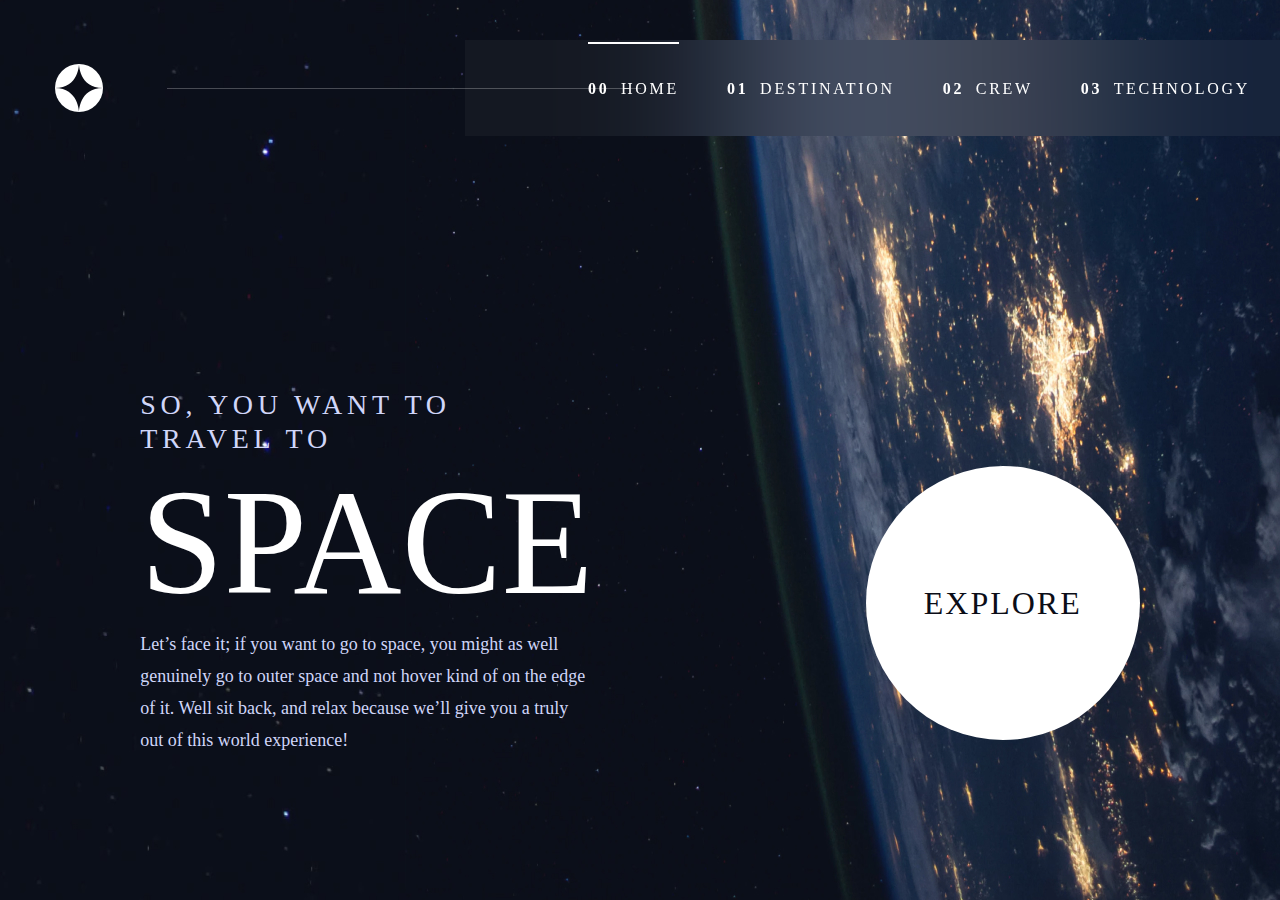
==== main.html @ 2de4e94a "Add files via upload" ====
<!DOCTYPE html>
<html lang="en">
<head>
    <meta charset="UTF-8">
    <meta http-equiv="X-UA-Compatible" content="IE=edge">
    <meta name="viewport" content="width=device-width, initial-scale=1.0">
    <link href = "fonts/stylesheet.css" rel = "stylesheet" type = "text/css" />
    <link rel="stylesheet" href="css/style.css">
    <link rel="stylesheet" href="css/main.css">
    <title>Landing page</title>
</head>
<body>
   
        <header class="home-header">
            <a href="#!" class="header__link">
                <img src="img/header/Path.svg" alt="icon" class="header__ico">
            </a>
            <div class="home-header__decoration">
                
            </div>

            <div class="interactive__nav nav-interactive">
                <ul class="nav-interactive__tabs">
                    <li class="nav-interactive__tab nav-interactive__tab_active">
                        <span>00</span> HOME

                    </li>
                    <li class="nav-interactive__tab">
                        <span>01</span> DESTINATION
                    </li>
                    <li class="nav-interactive__tab">
                        <span>02</span> CREW
                    </li>
                    <li class="nav-interactive__tab">
                        <span>03</span> TECHNOLOGY
                    </li>
                </ul>
            </div>

            <div class="menu__icon">
                <span></span>
            </div>


        </header>

            <section class="home-body">
                <div class="home-body__text">
                    <h5>
                        SO, YOU WANT TO TRAVEL TO
                    </h5>
                    <h1>
                        SPACE
                    </h1>
                    <div class="headers-typography__title">
                        Let’s face it; if you want to go to space, you might as well genuinely go to outer space and not hover kind of on the edge of it. Well sit back, and relax because we’ll give you a truly out of this world experience!
                    </div>
                </div>
                <button class="explore interactive__explore_hover">
                    <p class="explore__text">
                        EXPLORE
                    </p>
                </button>
            </section>
    <script src="js/script.js"></script>
</body>
</html>
---- css/style.css ----
@import url("stylesheet.css");
*, *::before, *::after {
  -webkit-box-sizing: border-box;
          box-sizing: border-box;
  margin: 0;
}

body {
  background-color: #0c0f19;
  font-family: "Barlow Condensed";
  color: white;
}

.wrapper {
  max-width: 1170px;
  margin: 0 auto;
  padding: 0 20px;
}

.header__flex {
  margin-top: 64px;
  display: -webkit-box;
  display: -webkit-flex;
  display: -ms-flexbox;
  display: flex;
  -webkit-box-pack: justify;
  -webkit-justify-content: space-between;
      -ms-flex-pack: justify;
          justify-content: space-between;
  -webkit-box-align: center;
  -webkit-align-items: center;
      -ms-flex-align: center;
          align-items: center;
}

.header__link {
  width: 48px;
  height: 48px;
}

.header__title {
  font-weight: normal;
  font-size: 24px;
  line-height: 29px;
  text-align: right;
  letter-spacing: 4.05px;
  color: #D0D6F9;
}

.colors {
  padding: 100px 0 148px 0;
}

.colors__items {
  display: -webkit-box;
  display: -webkit-flex;
  display: -ms-flexbox;
  display: flex;
  -webkit-box-pack: justify;
  -webkit-justify-content: space-between;
      -ms-flex-pack: justify;
          justify-content: space-between;
  -webkit-flex-wrap: wrap;
      -ms-flex-wrap: wrap;
          flex-wrap: wrap;
  -webkit-box-align: center;
  -webkit-align-items: center;
      -ms-flex-align: center;
          align-items: center;
}

.colors__item {
  width: 350px;
  min-height: 200px;
  padding: 0 10px;
}

.colors__box {
  position: relative;
  height: 116px;
  background: #0B0D17;
  border: 1px solid #616476;
  -webkit-box-sizing: border-box;
          box-sizing: border-box;
  font-weight: normal;
  font-size: 24px;
  line-height: 28px;
  text-transform: uppercase;
  color: #FFFFFF;
  margin-bottom: 16px;
}

.colors__box p {
  margin: 0;
  position: absolute;
  top: 64px;
  left: 24px;
}

.colors__box_bgbl {
  background-color: #D0D6F9;
  color: black;
}

.colors__box_bggr {
  background-color: #FFFFFF;
  color: black;
}

.colors__type {
  display: -webkit-box;
  display: -webkit-flex;
  display: -ms-flexbox;
  display: flex;
  -webkit-column-gap: 62px;
     -moz-column-gap: 62px;
          column-gap: 62px;
}

.colors__name {
  font-weight: normal;
  font-size: 24px;
  line-height: 32px;
  color: #D0D6F9;
}

.colors__xr {
  font-weight: normal;
  font-size: 18px;
  line-height: 32px;
  color: #FFFFFF;
}

.title {
  font-weight: 400;
  font-size: 28px;
  line-height: 34px;
  letter-spacing: 4.725px;
  text-transform: uppercase;
  color: #FFFFFF;
  margin-bottom: 48px;
}

.title > span {
  font-weight: 700;
  font-size: 28px;
  line-height: 34px;
  letter-spacing: 4.725px;
  color: #FFFFFF;
  mix-blend-mode: normal;
  opacity: 0.25;
}

h1 {
  font-family: 'Bellefair';
  font-weight: normal;
  font-size: 150px;
  line-height: 172px;
  color: #FFFFFF;
}

h2 {
  font-family: 'Bellefair';
  font-weight: normal;
  font-size: 100px;
  line-height: 115px;
  color: #FFFFFF;
}

h3 {
  font-family: 'Bellefair';
  font-weight: normal;
  font-size: 56px;
  line-height: 64px;
  text-transform: uppercase;
  color: #FFFFFF;
}

h4 {
  font-family: 'Bellefair';
  font-weight: normal;
  font-size: 32px;
  line-height: 37px;
  text-transform: uppercase;
  color: #FFFFFF;
}

h5 {
  font-weight: normal;
  font-size: 28px;
  line-height: 34px;
  letter-spacing: 4.725px;
  color: #D0D6F9;
}

.headers-typography__title {
  font-weight: normal;
  font-size: 18px;
  line-height: 32px;
  color: #D0D6F9;
  margin-bottom: 8px;
  font-family: 'Barlow';
}

.headers-typography__title_dark {
  font-style: normal;
  font-weight: normal;
  font-size: 18px;
  line-height: 32px;
  color: #D0D6F9;
  mix-blend-mode: normal;
  opacity: 0.5;
}

.headers-typography__h1 {
  margin-bottom: 24px;
}

.headers-typography__h2 {
  margin-bottom: 24px;
}

.headers-typography__h3 {
  margin-bottom: 40px;
}

.headers-typography__h4 {
  margin-bottom: 48px;
}

.headers-typography__sub1 {
  font-family: 'Bellefair';
  font-style: normal;
  font-weight: normal;
  font-size: 28px;
  line-height: 32px;
  text-transform: uppercase;
  color: #FFFFFF;
  margin-bottom: 40px;
}

.headers-typography__sub2 {
  font-size: 14px;
  line-height: 17px;
  letter-spacing: 2.3625px;
  text-transform: uppercase;
  color: #FFFFFF;
  margin-bottom: 40px;
}

.headers-typography__nav {
  font-style: normal;
  font-weight: normal;
  font-size: 16px;
  line-height: 19px;
  letter-spacing: 2.7px;
  color: #FFFFFF;
  margin-bottom: 40px;
}

.headers-typography__body {
  font-family: 'Barlow';
  font-style: normal;
  font-weight: normal;
  font-size: 18px;
  line-height: 32px;
  color: #FFFFFF;
  max-width: 540px;
}

.typography {
  padding-bottom: 183px;
}

.typography__headers {
  display: -webkit-box;
  display: -webkit-flex;
  display: -ms-flexbox;
  display: flex;
  -webkit-column-gap: 40px;
     -moz-column-gap: 40px;
          column-gap: 40px;
  -webkit-flex-wrap: wrap;
      -ms-flex-wrap: wrap;
          flex-wrap: wrap;
}

.interactive__nav {
  margin-top: 100px;
  margin-bottom: 75px;
}

.interactive__states {
  display: -webkit-box;
  display: -webkit-flex;
  display: -ms-flexbox;
  display: flex;
  -webkit-box-pack: justify;
  -webkit-justify-content: space-between;
      -ms-flex-pack: justify;
          justify-content: space-between;
  -webkit-flex-wrap: wrap;
      -ms-flex-wrap: wrap;
          flex-wrap: wrap;
  padding-bottom: 27px;
}

.interactive__explores {
  padding: 0 88px;
}

.interactive__explore_hover {
  margin-bottom: 100px;
  margin-top: 140px;
}

.interactive__idle-text {
  font-family: 'Barlow';
  font-style: normal;
  font-weight: normal;
  font-size: 18px;
  line-height: 32px;
  text-align: center;
  color: #D0D6F9;
  text-align: center;
  margin-top: 13px;
  margin-bottom: 52px;
}

.interactive__anothers {
  margin-right: 126px;
  display: -webkit-box;
  display: -webkit-flex;
  display: -ms-flexbox;
  display: flex;
  -webkit-box-orient: vertical;
  -webkit-box-direction: normal;
  -webkit-flex-direction: column;
      -ms-flex-direction: column;
          flex-direction: column;
  -webkit-box-align: center;
  -webkit-align-items: center;
      -ms-flex-align: center;
          align-items: center;
}

.interactive__tabs {
  margin-top: 55px;
  display: -webkit-box;
  display: -webkit-flex;
  display: -ms-flexbox;
  display: flex;
  -webkit-box-pack: justify;
  -webkit-justify-content: space-between;
      -ms-flex-pack: justify;
          justify-content: space-between;
  -webkit-flex-wrap: wrap;
      -ms-flex-wrap: wrap;
          flex-wrap: wrap;
  width: 205px;
}

.interactive__text-tabs {
  margin-top: 24px;
  margin-bottom: 162px;
  text-align: center;
  font-style: normal;
  font-weight: normal;
  font-size: 18px;
  line-height: 32px;
  color: #D0D6F9;
  font-family: 'Barlow';
}

.interactive__text-sliders {
  margin-top: 24px;
  margin-bottom: 121px;
  text-align: center;
  font-style: normal;
  font-weight: normal;
  font-size: 18px;
  line-height: 32px;
  color: #D0D6F9;
  font-family: 'Barlow';
}

.interactive__tab {
  font-style: normal;
  font-weight: normal;
  font-size: 16px;
  letter-spacing: 2.7px;
  color: #FFFFFF;
  position: relative;
  padding-bottom: 12px;
  cursor: pointer;
}

.interactive__tab_active:after {
  content: "";
  position: absolute;
  top: -10%;
  left: 0;
  right: 0;
  bottom: -20%;
  border-bottom: solid 2px;
  -webkit-transition: 0.5s all;
  -o-transition: 0.5s all;
  transition: 0.5s all;
}

.interactive__tab:before {
  content: "";
  position: absolute;
  top: -10%;
  left: 0;
  right: 0;
  bottom: -20%;
  border-bottom: solid 2px;
  -webkit-transition: 0.5s all;
  -o-transition: 0.5s all;
  transition: 0.5s all;
  -webkit-transform: scaleX(0);
      -ms-transform: scaleX(0);
          transform: scaleX(0);
  opacity: 0.5;
}

.interactive__tab_hover:before {
  -webkit-transform: scaleX(1);
      -ms-transform: scaleX(1);
          transform: scaleX(1);
}

.interactive__sliders {
  width: 280px;
  display: -webkit-box;
  display: -webkit-flex;
  display: -ms-flexbox;
  display: flex;
  -webkit-box-pack: center;
  -webkit-justify-content: center;
      -ms-flex-pack: center;
          justify-content: center;
  -webkit-column-gap: 22px;
     -moz-column-gap: 22px;
          column-gap: 22px;
}

.interactive__slider {
  cursor: pointer;
  width: 15px;
  height: 15px;
  background: #FFFFFF;
  opacity: 0.17;
  -webkit-border-radius: 50%;
          border-radius: 50%;
}

.interactive__slider_active {
  opacity: 1;
  z-index: 2;
}

.interactive__slider_hover {
  opacity: 0.5;
  z-index: 1;
}

.interactive__big-sliders {
  width: 280px;
  display: -webkit-box;
  display: -webkit-flex;
  display: -ms-flexbox;
  display: flex;
  -webkit-box-orient: vertical;
  -webkit-box-direction: normal;
  -webkit-flex-direction: column;
      -ms-flex-direction: column;
          flex-direction: column;
  -webkit-box-pack: justify;
  -webkit-justify-content: space-between;
      -ms-flex-pack: justify;
          justify-content: space-between;
  -webkit-box-align: center;
  -webkit-align-items: center;
      -ms-flex-align: center;
          align-items: center;
  row-gap: 32px;
}

.interactive__big-slider {
  cursor: pointer;
  width: 84px;
  height: 84px;
  border: #616476 solid 2px;
  -webkit-border-radius: 50%;
          border-radius: 50%;
  display: -webkit-box;
  display: -webkit-flex;
  display: -ms-flexbox;
  display: flex;
  -webkit-box-pack: center;
  -webkit-justify-content: center;
      -ms-flex-pack: center;
          justify-content: center;
  -webkit-box-align: center;
  -webkit-align-items: center;
      -ms-flex-align: center;
          align-items: center;
  font-style: normal;
  font-weight: 400;
  font-size: 32px;
  line-height: 37px;
  text-align: center;
  letter-spacing: 2px;
  color: #FFFFFF;
  font-family: 'Bellfair';
  text-align: center;
}

.interactive__big-slider span {
  -webkit-transform: translateX(10%);
      -ms-transform: translateX(10%);
          transform: translateX(10%);
}

.interactive__big-slider_hover {
  border: white solid 2px;
  z-index: 1;
}

.interactive__big-slider_active {
  background-color: #FFFFFF;
  color: black;
  border: none;
  z-index: 2;
}

.nav-interactive__tabs {
  padding-left: 0;
  height: 96px;
  display: -webkit-box;
  display: -webkit-flex;
  display: -ms-flexbox;
  display: flex;
  -webkit-box-pack: center;
  -webkit-justify-content: center;
      -ms-flex-pack: center;
          justify-content: center;
  -webkit-box-align: center;
  -webkit-align-items: center;
      -ms-flex-align: center;
          align-items: center;
  -webkit-column-gap: 138px;
     -moz-column-gap: 138px;
          column-gap: 138px;
  list-style: none;
  background: rgba(255, 255, 255, 0.04);
  -webkit-backdrop-filter: blur(81.5485px);
          backdrop-filter: blur(81.5485px);
}

.nav-interactive__tab {
  cursor: pointer;
  font-style: normal;
  font-weight: normal;
  font-size: 16px;
  line-height: 19px;
  letter-spacing: 2.7px;
  color: #FFFFFF;
  position: relative;
  /* &:hover::before{
            transform: scaleX(1);
        }
        &:active::before{
            transform: scaleX(1);
            opacity: 1;
        }*/
}

.nav-interactive__tab span {
  font-weight: bold;
  margin-right: 5px;
}

.nav-interactive__tab_active:after {
  content: "";
  position: absolute;
  top: -10%;
  left: 0;
  right: 0;
  bottom: -20%;
  border-top: solid 2px;
  margin-top: -35px;
  -webkit-transition: 0.5s all;
  -o-transition: 0.5s all;
  transition: 0.5s all;
}

.nav-interactive__tab:before {
  content: "";
  position: absolute;
  top: -10%;
  left: 0;
  right: 0;
  bottom: -20%;
  border-top: solid 2px;
  margin-top: -35px;
  -webkit-transition: 0.5s all;
  -o-transition: 0.5s all;
  transition: 0.5s all;
  -webkit-transform: scaleX(0);
      -ms-transform: scaleX(0);
          transform: scaleX(0);
  opacity: 0.5;
}

.nav-interactive__tab_hover:before {
  -webkit-transform: scaleX(1);
      -ms-transform: scaleX(1);
          transform: scaleX(1);
}

.nav-interactive__diff {
  font-family: 'Barlow';
  margin-top: 32px;
  font-style: normal;
  font-weight: normal;
  font-size: 18px;
  line-height: 32px;
  color: #D0D6F9;
  text-align: center;
}

.explore {
  width: 274px;
  height: 274px;
  background-color: white;
  -webkit-border-radius: 50%;
          border-radius: 50%;
  padding: 0;
  display: -webkit-box;
  display: -webkit-flex;
  display: -ms-flexbox;
  display: flex;
  -webkit-box-pack: center;
  -webkit-justify-content: center;
      -ms-flex-pack: center;
          justify-content: center;
  -webkit-box-align: center;
  -webkit-align-items: center;
      -ms-flex-align: center;
          align-items: center;
  font-style: normal;
  font-weight: normal;
  font-size: 32px;
  line-height: 37px;
  letter-spacing: 2px;
  color: #0B0D17;
  font-family: 'Bellefair';
  cursor: pointer;
  border: none;
  position: relative;
  -webkit-transition: 0.9s all;
  -o-transition: 0.9s all;
  transition: 0.9s all;
}

.explore:hover {
  -webkit-box-shadow: 0 0 22px 88px rgba(97, 97, 97, 0.2);
          box-shadow: 0 0 22px 88px rgba(97, 97, 97, 0.2);
}

.footer {
  background: url("../img/footer/footer-bg.png") center center/cover no-repeat;
  height: 428px;
}
---- css/main.css ----
body {
  background: black;
}

.home-header {
  top: 0;
  display: -webkit-box;
  display: -webkit-flex;
  display: -ms-flexbox;
  display: flex;
  -webkit-box-orient: horizontal;
  -webkit-box-direction: normal;
  -webkit-flex-direction: row;
      -ms-flex-direction: row;
          flex-direction: row;
  margin-top: 40px;
  -webkit-box-pack: justify;
  -webkit-justify-content: space-between;
      -ms-flex-pack: justify;
          justify-content: space-between;
  -webkit-box-align: center;
  -webkit-align-items: center;
      -ms-flex-align: center;
          align-items: center;
  margin-left: 55px;
  position: fixed;
  width: 100%;
}

.home-header__decoration {
  position: absolute;
  content: '';
  top: 50%;
  left: 112px;
  width: 474px;
  max-width: 474px;
  height: 1px;
  background: white;
  opacity: 0.25;
  z-index: 10;
}

.menu__icon {
  display: none;
}

.interactive__nav {
  margin: 0;
}

.nav-interactive {
  width: 870px;
  margin-left: 20px;
}

.nav-interactive__tabs {
  background: rgba(255, 255, 255, 0.04);
  -webkit-backdrop-filter: blur(81.5485px);
          backdrop-filter: blur(81.5485px);
  -webkit-box-pack: start;
  -webkit-justify-content: start;
      -ms-flex-pack: start;
          justify-content: start;
  -webkit-column-gap: 48px;
     -moz-column-gap: 48px;
          column-gap: 48px;
  padding-left: 123px;
  -webkit-flex-wrap: wrap;
      -ms-flex-wrap: wrap;
          flex-wrap: wrap;
  margin-right: 40px;
}

.nav-interactive__tab {
  z-index: 11;
}

.home-body {
  background: url("../img/homePage/Bitmap.jpg") center center/cover no-repeat fixed;
  width: 100%;
  height: 100vh;
  border-top: 1px solid transparent;
  display: -webkit-box;
  display: -webkit-flex;
  display: -ms-flexbox;
  display: flex;
  -webkit-justify-content: space-around;
      -ms-flex-pack: distribute;
          justify-content: space-around;
  -webkit-flex-wrap: wrap;
      -ms-flex-wrap: wrap;
          flex-wrap: wrap;
}

.home-body__text {
  max-width: 445px;
  padding: 0;
  margin-top: 387px;
}

.explore {
  margin-top: 465px;
}

@media (max-width: 820px) {
  .home-header {
    top: 0;
    display: -webkit-box;
    display: -webkit-flex;
    display: -ms-flexbox;
    display: flex;
    -webkit-box-orient: horizontal;
    -webkit-box-direction: normal;
    -webkit-flex-direction: row;
        -ms-flex-direction: row;
            flex-direction: row;
    -webkit-box-pack: justify;
    -webkit-justify-content: space-between;
        -ms-flex-pack: justify;
            justify-content: space-between;
    -webkit-box-align: center;
    -webkit-align-items: center;
        -ms-flex-align: center;
            align-items: center;
    margin-top: 0;
    margin-left: 40px;
    position: fixed;
    width: 100%;
  }
  .home-header__decoration {
    display: none;
  }
  .headers-typography__title {
    font-family: 'Barlow';
    max-height: 112px;
    font-weight: 300;
  }
  .interactive__nav {
    margin: 0;
  }
  .interactive__idle-text {
    font-size: 16px;
    line-height: 28px;
  }
  .nav-interactive {
    width: 450px;
    margin-left: 20px;
  }
  .nav-interactive__tabs {
    background: rgba(255, 255, 255, 0.04);
    -webkit-backdrop-filter: blur(81.5485px);
            backdrop-filter: blur(81.5485px);
    -webkit-box-pack: start;
    -webkit-justify-content: start;
        -ms-flex-pack: start;
            justify-content: start;
    -webkit-column-gap: 37px;
       -moz-column-gap: 37px;
            column-gap: 37px;
    padding-left: 48px;
    -webkit-flex-wrap: wrap;
        -ms-flex-wrap: wrap;
            flex-wrap: wrap;
    margin-right: 40px;
  }
  .nav-interactive__tab {
    z-index: 11;
    font-size: 14px;
    line-height: 17px;
    letter-spacing: 2.3625px;
    color: #FFFFFF;
  }
  .nav-interactive__tab span {
    display: none;
  }
  .home-body {
    background: url("../img/homePage/Bitmap-fablet.jpg") center center/cover no-repeat fixed;
    width: 100%;
    height: 100vh;
    border-top: 1px solid transparent;
    display: -webkit-box;
    display: -webkit-flex;
    display: -ms-flexbox;
    display: flex;
    -webkit-box-pack: start;
    -webkit-justify-content: start;
        -ms-flex-pack: start;
            justify-content: start;
    -webkit-flex-wrap: wrap;
        -ms-flex-wrap: wrap;
            flex-wrap: wrap;
    -webkit-box-orient: vertical;
    -webkit-box-direction: normal;
    -webkit-flex-direction: column;
        -ms-flex-direction: column;
            flex-direction: column;
    -webkit-box-align: center;
    -webkit-align-items: center;
        -ms-flex-align: center;
            align-items: center;
    row-gap: 80px;
  }
  .home-body__text {
    max-width: 445px;
    padding: 0;
    margin-top: 202px;
    text-align: center;
  }
  .explore {
    margin-top: 0px;
    width: 242px;
    height: 242px;
  }
  h5 {
    font-size: 20px;
  }
  h1 {
    margin: 24px 0 12px 0;
  }
}

@media (max-width: 492px) {
  h1 {
    font-size: 100px;
    line-height: 100px;
    margin: 16px 0;
  }
  h5 {
    font-size: 16px;
  }
  .headers-typography__title {
    font-family: 'Barlow';
    max-height: 125px;
    font-weight: 300;
    font-size: 15px;
    font-size: 16px;
  }
}

@media (max-width: 375px) {
  .home-header {
    margin-left: 0;
  }
  .explore {
    margin-top: 0px;
    width: 150px;
    height: 150px;
  }
  .home-body {
    text-align: left;
    display: block;
  }
  .home-body__text {
    max-width: 327px;
    padding: 0;
    margin-top: 112px;
    text-align: center;
    margin: 100px 24px 0 24px;
  }
  .home-body h1 {
    margin: 0;
  }
  .explore {
    position: static;
    margin-bottom: 48px;
    display: block;
    margin: 81px auto;
    z-index: 1;
  }
  .header__ico {
    margin-left: 24px;
  }
  .headers-typography__title {
    font-size: 15px;
    line-height: 25px;
  }
  .menu__icon {
    z-index: 55;
    display: block;
    position: relative;
    width: 30px;
    height: 18px;
    cursor: pointer;
    margin-right: 24px;
  }
  .menu__icon:after, .menu__icon:before, .menu__icon span {
    content: '';
    left: 0;
    position: absolute;
    height: 10%;
    width: 100%;
    background-color: white;
    -webkit-transition: 0.3s all;
    -o-transition: 0.3s all;
    transition: 0.3s all;
  }
  .menu__icon span {
    top: 50%;
    -webkit-transform: scale(1) translate(0px, -50%);
        -ms-transform: scale(1) translate(0px, -50%);
            transform: scale(1) translate(0px, -50%);
  }
  .menu__icon:before {
    top: 0;
  }
  .menu__icon:after {
    bottom: 0;
  }
  .nav-interactive {
    position: absolute;
    top: 0;
    left: 0;
    width: 100%;
    height: 100vh;
    background-color: black;
    z-index: 550;
    margin: 0;
    -webkit-transform: translateX(100%);
        -ms-transform: translateX(100%);
            transform: translateX(100%);
  }
  .nav-interactive__tabs {
    -webkit-box-orient: vertical;
    -webkit-box-direction: normal;
    -webkit-flex-direction: column;
        -ms-flex-direction: column;
            flex-direction: column;
    -webkit-justify-content: space-around;
        -ms-flex-pack: distribute;
            justify-content: space-around;
    max-height: 100%;
    height: 60vh;
  }
  .nav-interactive__tab {
    font-size: 24px;
  }
}
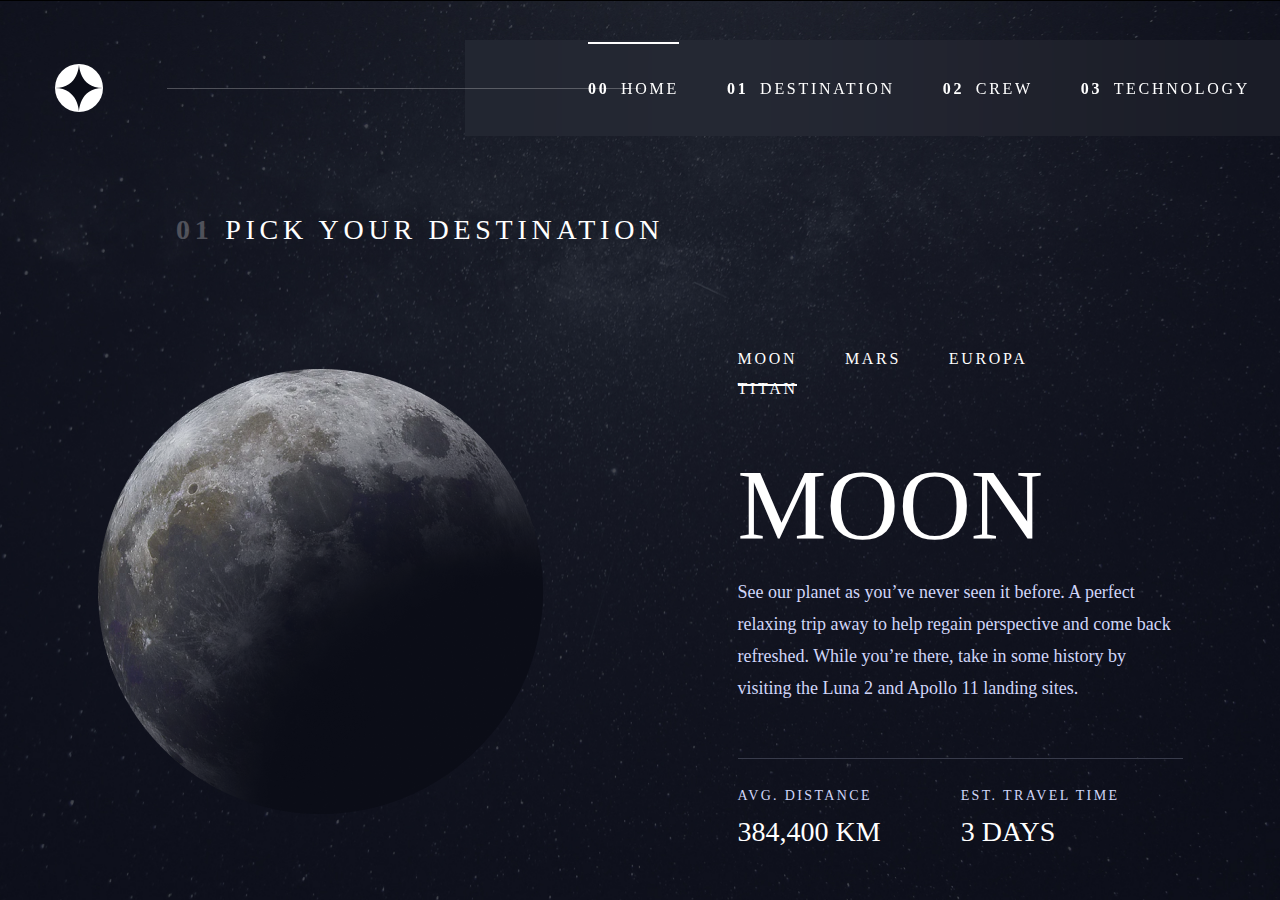
==== commit c2a7217b: "adaptiv destination" ====
--- a/main.html
+++ b/main.html
@@ -44,7 +44,7 @@
 
         </header>
 
-            <section class="home-body">
+            <section class="home-body hidden">
                 <div class="home-body__text">
                     <h5>
                         SO, YOU WANT TO TRAVEL TO
@@ -56,12 +56,75 @@
                         Let’s face it; if you want to go to space, you might as well genuinely go to outer space and not hover kind of on the edge of it. Well sit back, and relax because we’ll give you a truly out of this world experience!
                     </div>
                 </div>
-                <button class="explore interactive__explore_hover">
+                <button class="explore">
                     <p class="explore__text">
                         EXPLORE
                     </p>
                 </button>
             </section>
+
+            <section class="destination">
+
+                <div class="title">
+                    <span>01</span> Pick your destination
+                </div>
+
+                <div class="destination__content">
+                    <img src="img/destination/moon.png" alt="moon" class="destination__planet">
+
+                    <div class="destination__desc">
+                        <div class="interactive__tabs">
+                            <div class="interactive__tab interactive__tab_active">
+                                MOON
+                            </div>
+                            <div class="interactive__tab ">
+                                MARS
+                            </div>
+                            <div class="interactive__tab">
+                                EUROPA
+                            </div>
+                            <div class="interactive__tab">
+                                TITAN
+                            </div>
+                        </div>
+                            <h2>MOON</h2>
+
+                            <div class="headers-typography__title">
+                                See our planet as you’ve never seen it before. A perfect relaxing trip away to help regain perspective and come back refreshed. While you’re there, take in some history by visiting the Luna 2 and Apollo 11 landing sites.
+                            </div>
+
+                            <div class="destination__decor">
+
+                            </div>
+                            <div class="destination__text">
+                                <div class="destinatin__text-item">
+                                    <div class="headers-typography__sub2">
+                                        AVG. DISTANCE
+                                    </div>
+
+                                    <div class="headers-typography__sub1">
+                                        384,400 km
+                                    </div>
+                                </div>
+
+                                <div class="destinatin__text-item">
+                                    <div class="headers-typography__sub2">
+                                        Est. travel time
+                                    </div>
+
+                                    <div class="headers-typography__sub1">
+                                        3 days
+                                    </div>
+                                </div>
+                            </div>
+                        </div>
+                    
+                </div>
+
+            </section>
+
+
+
     <script src="js/script.js"></script>
 </body>
 </html>--- a/css/main.css
+++ b/css/main.css
@@ -198,18 +198,19 @@
     -webkit-align-items: center;
         -ms-flex-align: center;
             align-items: center;
-    row-gap: 80px;
+    row-gap: 0px;
   }
   .home-body__text {
     max-width: 445px;
     padding: 0;
-    margin-top: 202px;
+    margin-top: 152px;
     text-align: center;
   }
   .explore {
-    margin-top: 0px;
+    margin-top: 0 20px;
     width: 242px;
     height: 242px;
+    margin-top: 106px;
   }
   h5 {
     font-size: 20px;
@@ -234,6 +235,9 @@
     font-weight: 300;
     font-size: 15px;
     font-size: 16px;
+  }
+  .header__ico {
+    margin-top: 24px;
   }
 }
 
@@ -281,6 +285,7 @@
     width: 30px;
     height: 18px;
     cursor: pointer;
+    margin-top: 34px;
     margin-right: 24px;
   }
   .menu__icon:after, .menu__icon:before, .menu__icon span {
@@ -335,3 +340,157 @@
     font-size: 24px;
   }
 }
+
+.destination {
+  background: url("../img/destination/destination-bg.jpg") center center/cover no-repeat;
+  width: 100%;
+  -webkit-background-size: 100% 100%;
+          background-size: 100% 100%;
+  min-height: 100vh;
+  border-top: 1px solid transparent;
+}
+
+.destination .title {
+  margin-top: 212px;
+  margin-left: 176px;
+}
+
+.destination__content {
+  display: -webkit-box;
+  display: -webkit-flex;
+  display: -ms-flexbox;
+  display: flex;
+  -webkit-justify-content: space-around;
+      -ms-flex-pack: distribute;
+          justify-content: space-around;
+  -webkit-box-align: center;
+  -webkit-align-items: center;
+      -ms-flex-align: center;
+          align-items: center;
+}
+
+.destination__planet {
+  width: 445px;
+  height: 445px;
+}
+
+.destination__desc {
+  width: 445px;
+  text-align: center;
+  display: -webkit-box;
+  display: -webkit-flex;
+  display: -ms-flexbox;
+  display: flex;
+  -webkit-box-orient: vertical;
+  -webkit-box-direction: normal;
+  -webkit-flex-direction: column;
+      -ms-flex-direction: column;
+          flex-direction: column;
+  -webkit-box-align: start;
+  -webkit-align-items: start;
+      -ms-flex-align: start;
+          align-items: start;
+  -webkit-box-pack: center;
+  -webkit-justify-content: center;
+      -ms-flex-pack: center;
+          justify-content: center;
+}
+
+.destination__decor {
+  margin-bottom: 28px;
+  width: 100%;
+  height: 1px;
+  background-color: #383B4B;
+}
+
+.destination .headers-typography__title {
+  width: 445px;
+}
+
+.destination__text {
+  display: -webkit-box;
+  display: -webkit-flex;
+  display: -ms-flexbox;
+  display: flex;
+  text-align: left;
+  -webkit-column-gap: 80px;
+     -moz-column-gap: 80px;
+          column-gap: 80px;
+}
+
+.destination h2 {
+  margin-bottom: 14px;
+}
+
+.headers-typography__title {
+  text-align: left;
+  margin-bottom: 54px;
+}
+
+.interactive__tabs {
+  margin-bottom: 37px;
+  -webkit-column-gap: 35px;
+     -moz-column-gap: 35px;
+          column-gap: 35px;
+  width: 290px;
+}
+
+.headers-typography__sub2 {
+  margin-bottom: 12px;
+  color: #D0D6F9;
+}
+
+@media (max-width: 970px) {
+  .destination .title {
+    margin-top: 13.3vh;
+    margin-left: 36px;
+    font-size: 20px;
+    line-height: 24px;
+    letter-spacing: 3.375px;
+  }
+  .destination .title span {
+    font-size: 20px;
+    line-height: 24px;
+  }
+  .destination__content {
+    -webkit-box-orient: vertical;
+    -webkit-box-direction: normal;
+    -webkit-flex-direction: column;
+        -ms-flex-direction: column;
+            flex-direction: column;
+  }
+  .destination__planet {
+    width: 300px;
+    height: 300px;
+  }
+  .destination__desc {
+    width: 573px;
+    -webkit-box-align: center;
+    -webkit-align-items: center;
+        -ms-flex-align: center;
+            align-items: center;
+  }
+  .destination__text {
+    text-align: center;
+  }
+  .destination .headers-typography__title {
+    text-align: center;
+    width: 573px;
+    font-weight: normal;
+    font-size: 16px;
+    line-height: 28px;
+    color: #D0D6F9;
+  }
+  .interactive__tabs {
+    margin-bottom: 3.0vh;
+    margin-top: 5.3vh;
+    -webkit-column-gap: 35px;
+       -moz-column-gap: 35px;
+            column-gap: 35px;
+    width: 290px;
+  }
+}
+
+.hidden {
+  display: none;
+}
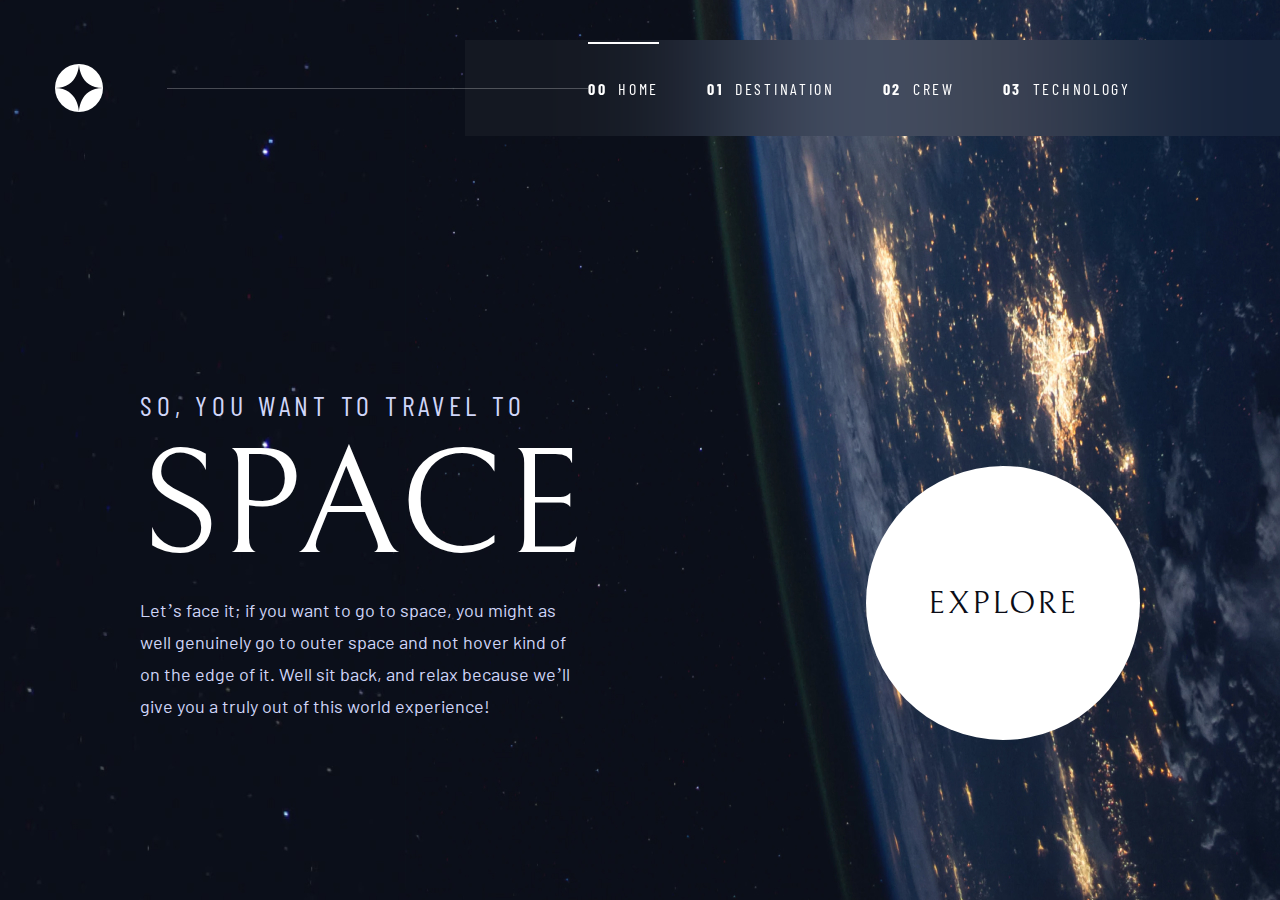
==== commit c15beb0d: "tabs and destination adaptive" ====
--- a/main.html
+++ b/main.html
@@ -44,7 +44,9 @@
 
         </header>
 
-            <section class="home-body hidden">
+
+
+            <section data-page="1" class="home-body page">
                 <div class="home-body__text">
                     <h5>
                         SO, YOU WANT TO TRAVEL TO
@@ -63,7 +65,8 @@
                 </button>
             </section>
 
-            <section class="destination">
+
+            <section data-page="2"  class="destination page">
 
                 <div class="title">
                     <span>01</span> Pick your destination
@@ -71,7 +74,9 @@
 
                 <div class="destination__content">
                     <img src="img/destination/moon.png" alt="moon" class="destination__planet">
-
+                    <img src="img/destination/mars.png" alt="moon" class="destination__planet">
+                    <img src="img/destination/europa.png" alt="moon" class="destination__planet">
+                    <img src="img/destination/titan.png" alt="moon" class="destination__planet">
                     <div class="destination__desc">
                         <div class="interactive__tabs">
                             <div class="interactive__tab interactive__tab_active">
@@ -87,6 +92,7 @@
                                 TITAN
                             </div>
                         </div>
+                        <div class="destination__target">
                             <h2>MOON</h2>
 
                             <div class="headers-typography__title">
@@ -118,12 +124,119 @@
                                 </div>
                             </div>
                         </div>
-                    
+
+                        <div class="destination__target">
+                            <h2>MARS</h2>
+
+                            <div class="headers-typography__title">
+                                Don’t forget to pack your hiking boots. You’ll need them to tackle Olympus Mons, the tallest planetary mountain in our solar system. It’s two and a half times the size of Everest!
+                            </div>
+
+                            <div class="destination__decor">
+
+                            </div>
+                            <div class="destination__text">
+                                <div class="destinatin__text-item">
+                                    <div class="headers-typography__sub2">
+                                        AVG. DISTANCE
+                                    </div>
+
+                                    <div class="headers-typography__sub1">
+                                        225 MIL. km
+                                    </div>
+                                </div>
+
+                                <div class="destinatin__text-item">
+                                    <div class="headers-typography__sub2">
+                                        Est. travel time
+                                    </div>
+
+                                    <div class="headers-typography__sub1">
+                                        9 months
+                                    </div>
+                                </div>
+                            </div>
+                        </div>
+
+                        <div class="destination__target">
+                            <h2>EUROPA</h2>
+
+                            <div class="headers-typography__title">
+                                The smallest of the four Galilean moons orbiting Jupiter, Europa is a winter lover’s dream. With an icy surface, it’s perfect for a bit of ice skating, curling, hockey, or simple relaxation in your snug wintery cabin.
+                            </div>
+
+                            <div class="destination__decor">
+
+                            </div>
+                            <div class="destination__text">
+                                <div class="destinatin__text-item">
+                                    <div class="headers-typography__sub2">
+                                        AVG. DISTANCE
+                                    </div>
+
+                                    <div class="headers-typography__sub1">
+                                        628 MIL. km                                    
+                                    </div>
+                                </div>
+
+                                <div class="destinatin__text-item">
+                                    <div class="headers-typography__sub2">
+                                        Est. travel time
+                                    </div>
+
+                                    <div class="headers-typography__sub1">
+                                        3 years
+                                    </div>
+                                </div>
+                            </div>
+                        </div>
+
+                        <div class="destination__target">
+                            <h2>TITAN</h2>
+
+                            <div class="headers-typography__title">
+                                The only moon known to have a dense atmosphere other than Earth, Titan is a home away from home (just a few hundred degrees colder!). As a bonus, you get striking views of the Rings of Saturn.
+                            </div>
+
+                            <div class="destination__decor">
+
+                            </div>
+                            <div class="destination__text">
+                                <div class="destinatin__text-item">
+                                    <div class="headers-typography__sub2">
+                                        AVG. DISTANCE
+                                    </div>
+
+                                    <div class="headers-typography__sub1">
+                                        1.6 BIL. km
+                                    </div>
+                                </div>
+
+                                <div class="destinatin__text-item">
+                                    <div class="headers-typography__sub2">
+                                        Est. travel time
+                                    </div>
+
+                                    <div class="headers-typography__sub1">
+                                        7 years
+                                    </div>
+                                </div>
+                            </div>
+                        </div>
+
+                    </div>
                 </div>
 
             </section>
 
 
+           <section data-page="3" class="page">
+
+           </section>
+
+             <section data-page="4" class="page">
+               
+           </section>
 
     <script src="js/script.js"></script>
 </body>
--- a/fonts/stylesheet.css
+++ b/fonts/stylesheet.css
@@ -0,0 +1,336 @@
+@font-face {
+    font-family: 'Barlow Condensed';
+    src: url('BarlowCondensed-ExtraBoldItalic.eot');
+    src: local('Barlow Condensed ExtraBold Italic'), local('BarlowCondensed-ExtraBoldItalic'),
+        url('BarlowCondensed-ExtraBoldItalic.eot?#iefix') format('embedded-opentype'),
+        url('BarlowCondensed-ExtraBoldItalic.woff2') format('woff2'),
+        url('BarlowCondensed-ExtraBoldItalic.woff') format('woff'),
+        url('BarlowCondensed-ExtraBoldItalic.ttf') format('truetype');
+    font-weight: 800;
+    font-style: italic;
+}
+
+@font-face {
+    font-family: 'Barlow Condensed';
+    src: url('BarlowCondensed-BlackItalic.eot');
+    src: local('Barlow Condensed Black Italic'), local('BarlowCondensed-BlackItalic'),
+        url('BarlowCondensed-BlackItalic.eot?#iefix') format('embedded-opentype'),
+        url('BarlowCondensed-BlackItalic.woff2') format('woff2'),
+        url('BarlowCondensed-BlackItalic.woff') format('woff'),
+        url('BarlowCondensed-BlackItalic.ttf') format('truetype');
+    font-weight: 900;
+    font-style: italic;
+}
+
+@font-face {
+    font-family: 'Barlow Condensed';
+    src: url('BarlowCondensed-Light.eot');
+    src: local('Barlow Condensed Light'), local('BarlowCondensed-Light'),
+        url('BarlowCondensed-Light.eot?#iefix') format('embedded-opentype'),
+        url('BarlowCondensed-Light.woff2') format('woff2'),
+        url('BarlowCondensed-Light.woff') format('woff'),
+        url('BarlowCondensed-Light.ttf') format('truetype');
+    font-weight: 300;
+    font-style: normal;
+}
+
+@font-face {
+    font-family: 'Barlow Condensed';
+    src: url('BarlowCondensed-MediumItalic.eot');
+    src: local('Barlow Condensed Medium Italic'), local('BarlowCondensed-MediumItalic'),
+        url('BarlowCondensed-MediumItalic.eot?#iefix') format('embedded-opentype'),
+        url('BarlowCondensed-MediumItalic.woff2') format('woff2'),
+        url('BarlowCondensed-MediumItalic.woff') format('woff'),
+        url('BarlowCondensed-MediumItalic.ttf') format('truetype');
+    font-weight: 500;
+    font-style: italic;
+}
+
+@font-face {
+    font-family: 'Barlow Condensed';
+    src: url('BarlowCondensed-ThinItalic.eot');
+    src: local('Barlow Condensed Thin Italic'), local('BarlowCondensed-ThinItalic'),
+        url('BarlowCondensed-ThinItalic.eot?#iefix') format('embedded-opentype'),
+        url('BarlowCondensed-ThinItalic.woff2') format('woff2'),
+        url('BarlowCondensed-ThinItalic.woff') format('woff'),
+        url('BarlowCondensed-ThinItalic.ttf') format('truetype');
+    font-weight: 100;
+    font-style: italic;
+}
+
+@font-face {
+    font-family: 'Barlow Condensed';
+    src: url('BarlowCondensed-Medium.eot');
+    src: local('Barlow Condensed Medium'), local('BarlowCondensed-Medium'),
+        url('BarlowCondensed-Medium.eot?#iefix') format('embedded-opentype'),
+        url('BarlowCondensed-Medium.woff2') format('woff2'),
+        url('BarlowCondensed-Medium.woff') format('woff'),
+        url('BarlowCondensed-Medium.ttf') format('truetype');
+    font-weight: 500;
+    font-style: normal;
+}
+
+@font-face {
+    font-family: 'Barlow Condensed';
+    src: url('BarlowCondensed-SemiBoldItalic.eot');
+    src: local('Barlow Condensed SemiBold Italic'), local('BarlowCondensed-SemiBoldItalic'),
+        url('BarlowCondensed-SemiBoldItalic.eot?#iefix') format('embedded-opentype'),
+        url('BarlowCondensed-SemiBoldItalic.woff2') format('woff2'),
+        url('BarlowCondensed-SemiBoldItalic.woff') format('woff'),
+        url('BarlowCondensed-SemiBoldItalic.ttf') format('truetype');
+    font-weight: 600;
+    font-style: italic;
+}
+
+@font-face {
+    font-family: 'Barlow Condensed';
+    src: url('BarlowCondensed-BoldItalic.eot');
+    src: local('Barlow Condensed Bold Italic'), local('BarlowCondensed-BoldItalic'),
+        url('BarlowCondensed-BoldItalic.eot?#iefix') format('embedded-opentype'),
+        url('BarlowCondensed-BoldItalic.woff2') format('woff2'),
+        url('BarlowCondensed-BoldItalic.woff') format('woff'),
+        url('BarlowCondensed-BoldItalic.ttf') format('truetype');
+    font-weight: bold;
+    font-style: italic;
+}
+
+@font-face {
+    font-family: 'Barlow Condensed';
+    src: url('BarlowCondensed-Regular.eot');
+    src: local('Barlow Condensed Regular'), local('BarlowCondensed-Regular'),
+        url('BarlowCondensed-Regular.eot?#iefix') format('embedded-opentype'),
+        url('BarlowCondensed-Regular.woff2') format('woff2'),
+        url('BarlowCondensed-Regular.woff') format('woff'),
+        url('BarlowCondensed-Regular.ttf') format('truetype');
+    font-weight: normal;
+    font-style: normal;
+}
+
+@font-face {
+    font-family: 'Barlow Condensed';
+    src: url('BarlowCondensed-Italic.eot');
+    src: local('Barlow Condensed Italic'), local('BarlowCondensed-Italic'),
+        url('BarlowCondensed-Italic.eot?#iefix') format('embedded-opentype'),
+        url('BarlowCondensed-Italic.woff2') format('woff2'),
+        url('BarlowCondensed-Italic.woff') format('woff'),
+        url('BarlowCondensed-Italic.ttf') format('truetype');
+    font-weight: normal;
+    font-style: italic;
+}
+
+@font-face {
+    font-family: 'Barlow Condensed';
+    src: url('BarlowCondensed-ExtraLight.eot');
+    src: local('Barlow Condensed ExtraLight'), local('BarlowCondensed-ExtraLight'),
+        url('BarlowCondensed-ExtraLight.eot?#iefix') format('embedded-opentype'),
+        url('BarlowCondensed-ExtraLight.woff2') format('woff2'),
+        url('BarlowCondensed-ExtraLight.woff') format('woff'),
+        url('BarlowCondensed-ExtraLight.ttf') format('truetype');
+    font-weight: 200;
+    font-style: normal;
+}
+
+@font-face {
+    font-family: 'Barlow Condensed';
+    src: url('BarlowCondensed-Bold.eot');
+    src: local('Barlow Condensed Bold'), local('BarlowCondensed-Bold'),
+        url('BarlowCondensed-Bold.eot?#iefix') format('embedded-opentype'),
+        url('BarlowCondensed-Bold.woff2') format('woff2'),
+        url('BarlowCondensed-Bold.woff') format('woff'),
+        url('BarlowCondensed-Bold.ttf') format('truetype');
+    font-weight: bold;
+    font-style: normal;
+}
+
+@font-face {
+    font-family: 'Barlow Condensed';
+    src: url('BarlowCondensed-Black.eot');
+    src: local('Barlow Condensed Black'), local('BarlowCondensed-Black'),
+        url('BarlowCondensed-Black.eot?#iefix') format('embedded-opentype'),
+        url('BarlowCondensed-Black.woff2') format('woff2'),
+        url('BarlowCondensed-Black.woff') format('woff'),
+        url('BarlowCondensed-Black.ttf') format('truetype');
+    font-weight: 900;
+    font-style: normal;
+}
+
+@font-face {
+    font-family: 'Barlow Condensed';
+    src: url('BarlowCondensed-ExtraBold.eot');
+    src: local('Barlow Condensed ExtraBold'), local('BarlowCondensed-ExtraBold'),
+        url('BarlowCondensed-ExtraBold.eot?#iefix') format('embedded-opentype'),
+        url('BarlowCondensed-ExtraBold.woff2') format('woff2'),
+        url('BarlowCondensed-ExtraBold.woff') format('woff'),
+        url('BarlowCondensed-ExtraBold.ttf') format('truetype');
+    font-weight: 800;
+    font-style: normal;
+}
+
+@font-face {
+    font-family: 'Barlow Condensed';
+    src: url('BarlowCondensed-LightItalic.eot');
+    src: local('Barlow Condensed Light Italic'), local('BarlowCondensed-LightItalic'),
+        url('BarlowCondensed-LightItalic.eot?#iefix') format('embedded-opentype'),
+        url('BarlowCondensed-LightItalic.woff2') format('woff2'),
+        url('BarlowCondensed-LightItalic.woff') format('woff'),
+        url('BarlowCondensed-LightItalic.ttf') format('truetype');
+    font-weight: 300;
+    font-style: italic;
+}
+
+@font-face {
+    font-family: 'Barlow Condensed';
+    src: url('BarlowCondensed-Thin.eot');
+    src: local('Barlow Condensed Thin'), local('BarlowCondensed-Thin'),
+        url('BarlowCondensed-Thin.eot?#iefix') format('embedded-opentype'),
+        url('BarlowCondensed-Thin.woff2') format('woff2'),
+        url('BarlowCondensed-Thin.woff') format('woff'),
+        url('BarlowCondensed-Thin.ttf') format('truetype');
+    font-weight: 100;
+    font-style: normal;
+}
+
+@font-face {
+    font-family: 'Barlow Condensed';
+    src: url('BarlowCondensed-ExtraLightItalic.eot');
+    src: local('Barlow Condensed ExtraLight Italic'), local('BarlowCondensed-ExtraLightItalic'),
+        url('BarlowCondensed-ExtraLightItalic.eot?#iefix') format('embedded-opentype'),
+        url('BarlowCondensed-ExtraLightItalic.woff2') format('woff2'),
+        url('BarlowCondensed-ExtraLightItalic.woff') format('woff'),
+        url('BarlowCondensed-ExtraLightItalic.ttf') format('truetype');
+    font-weight: 200;
+    font-style: italic;
+}
+
+@font-face {
+    font-family: 'Barlow Condensed';
+    src: url('BarlowCondensed-SemiBold.eot');
+    src: local('Barlow Condensed SemiBold'), local('BarlowCondensed-SemiBold'),
+        url('BarlowCondensed-SemiBold.eot?#iefix') format('embedded-opentype'),
+        url('BarlowCondensed-SemiBold.woff2') format('woff2'),
+        url('BarlowCondensed-SemiBold.woff') format('woff'),
+        url('BarlowCondensed-SemiBold.ttf') format('truetype');
+    font-weight: 600;
+    font-style: normal;
+}
+
+@font-face {
+    font-family: 'Bellefair';
+    src: url('Bellefair-Regular.eot');
+    src: local('Bellefair Regular'), local('Bellefair-Regular'),
+        url('Bellefair-Regular.eot?#iefix') format('embedded-opentype'),
+        url('Bellefair-Regular.woff2') format('woff2'),
+        url('Bellefair-Regular.woff') format('woff'),
+        url('Bellefair-Regular.ttf') format('truetype');
+    font-weight: normal;
+    font-style: normal;
+}
+
+@font-face {
+    font-family: 'Barlow';
+    src: local('Barlow SemiBold'), local('Barlow-SemiBold'), url('Barlowsemibold.woff2') format('woff2'), url('Barlowsemibold.woff') format('woff'), url('Barlowsemibold.ttf') format('truetype');
+    font-weight: 600;
+    font-style: normal;
+}
+@font-face {
+    font-family: 'Barlow';
+    src: local('Barlow Medium'), local('Barlow-Medium'), url('Barlowmedium.woff2') format('woff2'), url('Barlowmedium.woff') format('woff'), url('Barlowmedium.ttf') format('truetype');
+    font-weight: 500;
+    font-style: normal;
+}
+@font-face {
+    font-family: 'Barlow';
+    src: local('Barlow Medium Italic'), local('Barlow-MediumItalic'), url('Barlowmediumitalic.woff2') format('woff2'), url('Barlowmediumitalic.woff') format('woff'), url('Barlowmediumitalic.ttf') format('truetype');
+    font-weight: 500;
+    font-style: italic;
+}
+@font-face {
+    font-family: 'Barlow';
+    src: local('Barlow Italic'), local('Barlow-Italic'), url('Barlowitalic.woff2') format('woff2'), url('Barlowitalic.woff') format('woff'), url('Barlowitalic.ttf') format('truetype');
+    font-weight: 400;
+    font-style: italic;
+}
+@font-face {
+    font-family: 'Barlow';
+    src: local('Barlow Thin'), local('Barlow-Thin'), url('Barlowthin.woff2') format('woff2'), url('Barlowthin.woff') format('woff'), url('Barlowthin.ttf') format('truetype');
+    font-weight: 100;
+    font-style: normal;
+}
+@font-face {
+    font-family: 'Barlow';
+    src: local('Barlow ExtraLight Italic'), local('Barlow-ExtraLightItalic'), url('Barlowextralightitalic.woff2') format('woff2'), url('Barlowextralightitalic.woff') format('woff'), url('Barlowextralightitalic.ttf') format('truetype');
+    font-weight: 200;
+    font-style: italic;
+}
+@font-face {
+    font-family: 'Barlow';
+    src: local('Barlow ExtraLight'), local('Barlow-ExtraLight'), url('Barlowextralight.woff2') format('woff2'), url('Barlowextralight.woff') format('woff'), url('Barlowextralight.ttf') format('truetype');
+    font-weight: 200;
+    font-style: normal;
+}
+@font-face {
+    font-family: 'Barlow';
+    src: local('Barlow Light'), local('Barlow-Light'), url('Barlowlight.woff2') format('woff2'), url('Barlowlight.woff') format('woff'), url('Barlowlight.ttf') format('truetype');
+    font-weight: 300;
+    font-style: normal;
+}
+@font-face {
+    font-family: 'Barlow';
+    src: local('Barlow Regular'), local('Barlow-Regular'), url('Barlowregular.woff2') format('woff2'), url('Barlowregular.woff') format('woff'), url('Barlowregular.ttf') format('truetype');
+    font-weight: 400;
+    font-style: normal;
+}
+@font-face {
+    font-family: 'Barlow';
+    src: local('Barlow Black'), local('Barlow-Black'), url('Barlowblack.woff2') format('woff2'), url('Barlowblack.woff') format('woff'), url('Barlowblack.ttf') format('truetype');
+    font-weight: 900;
+    font-style: normal;
+}
+@font-face {
+    font-family: 'Barlow';
+    src: local('Barlow SemiBold Italic'), local('Barlow-SemiBoldItalic'), url('Barlowsemibolditalic.woff2') format('woff2'), url('Barlowsemibolditalic.woff') format('woff'), url('Barlowsemibolditalic.ttf') format('truetype');
+    font-weight: 600;
+    font-style: italic;
+}
+@font-face {
+    font-family: 'Barlow';
+    src: local('Barlow Bold Italic'), local('Barlow-BoldItalic'), url('Barlowbolditalic.woff2') format('woff2'), url('Barlowbolditalic.woff') format('woff'), url('Barlowbolditalic.ttf') format('truetype');
+    font-weight: 700;
+    font-style: italic;
+}
+@font-face {
+    font-family: 'Barlow';
+    src: local('Barlow Thin Italic'), local('Barlow-ThinItalic'), url('Barlowthinitalic.woff2') format('woff2'), url('Barlowthinitalic.woff') format('woff'), url('Barlowthinitalic.ttf') format('truetype');
+    font-weight: 100;
+    font-style: italic;
+}
+@font-face {
+    font-family: 'Barlow';
+    src: local('Barlow Bold'), local('Barlow-Bold'), url('Barlowbold.woff2') format('woff2'), url('Barlowbold.woff') format('woff'), url('Barlowbold.ttf') format('truetype');
+    font-weight: 700;
+    font-style: normal;
+}
+@font-face {
+    font-family: 'Barlow';
+    src: local('Barlow Black Italic'), local('Barlow-BlackItalic'), url('Barlowblackitalic.woff2') format('woff2'), url('Barlowblackitalic.woff') format('woff'), url('Barlowblackitalic.ttf') format('truetype');
+    font-weight: 900;
+    font-style: italic;
+}
+@font-face {
+    font-family: 'Barlow';
+    src: local('Barlow ExtraBold'), local('Barlow-ExtraBold'), url('Barlowextrabold.woff2') format('woff2'), url('Barlowextrabold.woff') format('woff'), url('Barlowextrabold.ttf') format('truetype');
+    font-weight: 800;
+    font-style: normal;
+}
+@font-face {
+    font-family: 'Barlow';
+    src: local('Barlow Light Italic'), local('Barlow-LightItalic'), url('Barlowlightitalic.woff2') format('woff2'), url('Barlowlightitalic.woff') format('woff'), url('Barlowlightitalic.ttf') format('truetype');
+    font-weight: 300;
+    font-style: italic;
+}
+@font-face {
+    font-family: 'Barlow';
+    src: local('Barlow ExtraBold Italic'), local('Barlow-ExtraBoldItalic'), url('Barlowextrabolditalic.woff2') format('woff2'), url('Barlowextrabolditalic.woff') format('woff'), url('Barlowextrabolditalic.ttf') format('truetype');
+    font-weight: 800;
+    font-style: italic;
+}
--- a/css/style.css
+++ b/css/style.css
@@ -410,6 +410,7 @@
 
 .interactive__tab:before {
   content: "";
+  display: inline-block;
   position: absolute;
   top: -10%;
   left: 0;
--- a/css/main.css
+++ b/css/main.css
@@ -32,8 +32,8 @@
   content: '';
   top: 50%;
   left: 112px;
-  width: 474px;
-  max-width: 474px;
+  width: 32.9vw;
+  max-width: 32.9vw;
   height: 1px;
   background: white;
   opacity: 0.25;
@@ -241,7 +241,7 @@
   }
 }
 
-@media (max-width: 375px) {
+@media (max-width: 492px) {
   .home-header {
     margin-left: 0;
   }
@@ -418,6 +418,19 @@
           column-gap: 80px;
 }
 
+.destination__target {
+  display: -webkit-box;
+  display: -webkit-flex;
+  display: -ms-flexbox;
+  display: flex;
+  -webkit-box-orient: vertical;
+  -webkit-box-direction: normal;
+  -webkit-flex-direction: column;
+      -ms-flex-direction: column;
+          flex-direction: column;
+  text-align: left;
+}
+
 .destination h2 {
   margin-bottom: 14px;
 }
@@ -441,6 +454,36 @@
 }
 
 @media (max-width: 970px) {
+  .home-header {
+    top: 0;
+    display: -webkit-box;
+    display: -webkit-flex;
+    display: -ms-flexbox;
+    display: flex;
+    -webkit-box-orient: horizontal;
+    -webkit-box-direction: normal;
+    -webkit-flex-direction: row;
+        -ms-flex-direction: row;
+            flex-direction: row;
+    -webkit-box-pack: justify;
+    -webkit-justify-content: space-between;
+        -ms-flex-pack: justify;
+            justify-content: space-between;
+    -webkit-box-align: center;
+    -webkit-align-items: center;
+        -ms-flex-align: center;
+            align-items: center;
+    margin-top: 0;
+    margin-left: 40px;
+    position: fixed;
+    width: 100%;
+  }
+  .home-header__decoration {
+    display: none;
+  }
+  .destination__target {
+    text-align: center;
+  }
   .destination .title {
     margin-top: 13.3vh;
     margin-left: 36px;
@@ -464,7 +507,8 @@
     height: 300px;
   }
   .destination__desc {
-    width: 573px;
+    width: 100%;
+    max-width: 573px;
     -webkit-box-align: center;
     -webkit-align-items: center;
         -ms-flex-align: center;
@@ -472,10 +516,15 @@
   }
   .destination__text {
     text-align: center;
+    -webkit-box-pack: center;
+    -webkit-justify-content: center;
+        -ms-flex-pack: center;
+            justify-content: center;
   }
   .destination .headers-typography__title {
     text-align: center;
-    width: 573px;
+    max-width: 573px;
+    width: 100%;
     font-weight: normal;
     font-size: 16px;
     line-height: 28px;
@@ -489,8 +538,76 @@
             column-gap: 35px;
     width: 290px;
   }
+  .interactive__tab {
+    padding-bottom: 0.5vh;
+  }
+  h2 {
+    font-size: 88px;
+  }
+}
+
+@media (max-width: 492px) {
+  .home-header {
+    margin: 0;
+  }
+  .header__ico {
+    width: 40px;
+    height: 40px;
+  }
+  .headers-typography__sub1 {
+    margin-bottom: 3.8vh;
+  }
+  .menu__icon {
+    margin-right: 24px;
+  }
+  h2 {
+    font-size: 56px;
+    line-height: 64px;
+  }
+  .destination .interactive__tabs {
+    margin-top: 3vh;
+    -webkit-column-gap: 26px;
+       -moz-column-gap: 26px;
+            column-gap: 26px;
+  }
+  .destination .title {
+    margin: 11vh auto 4vh auto;
+    text-align: center;
+  }
+  .destination .headers-typography__title {
+    width: 100%;
+    max-width: 327px;
+    font-size: 15px;
+    line-height: 25px;
+    margin-bottom: 4.5vh;
+  }
+  .destination__desc {
+    width: 100%;
+    max-width: 327px;
+  }
+  .destination__planet {
+    width: 170px;
+    height: 170px;
+  }
+  .destination__text {
+    -webkit-box-orient: vertical;
+    -webkit-box-direction: normal;
+    -webkit-flex-direction: column;
+        -ms-flex-direction: column;
+            flex-direction: column;
+    -webkit-column-gap: 80px;
+       -moz-column-gap: 80px;
+            column-gap: 80px;
+  }
+  .destination__decor {
+    margin-bottom: 3.6vh;
+  }
 }
 
 .hidden {
   display: none;
 }
+
+.show {
+  display: block;
+}
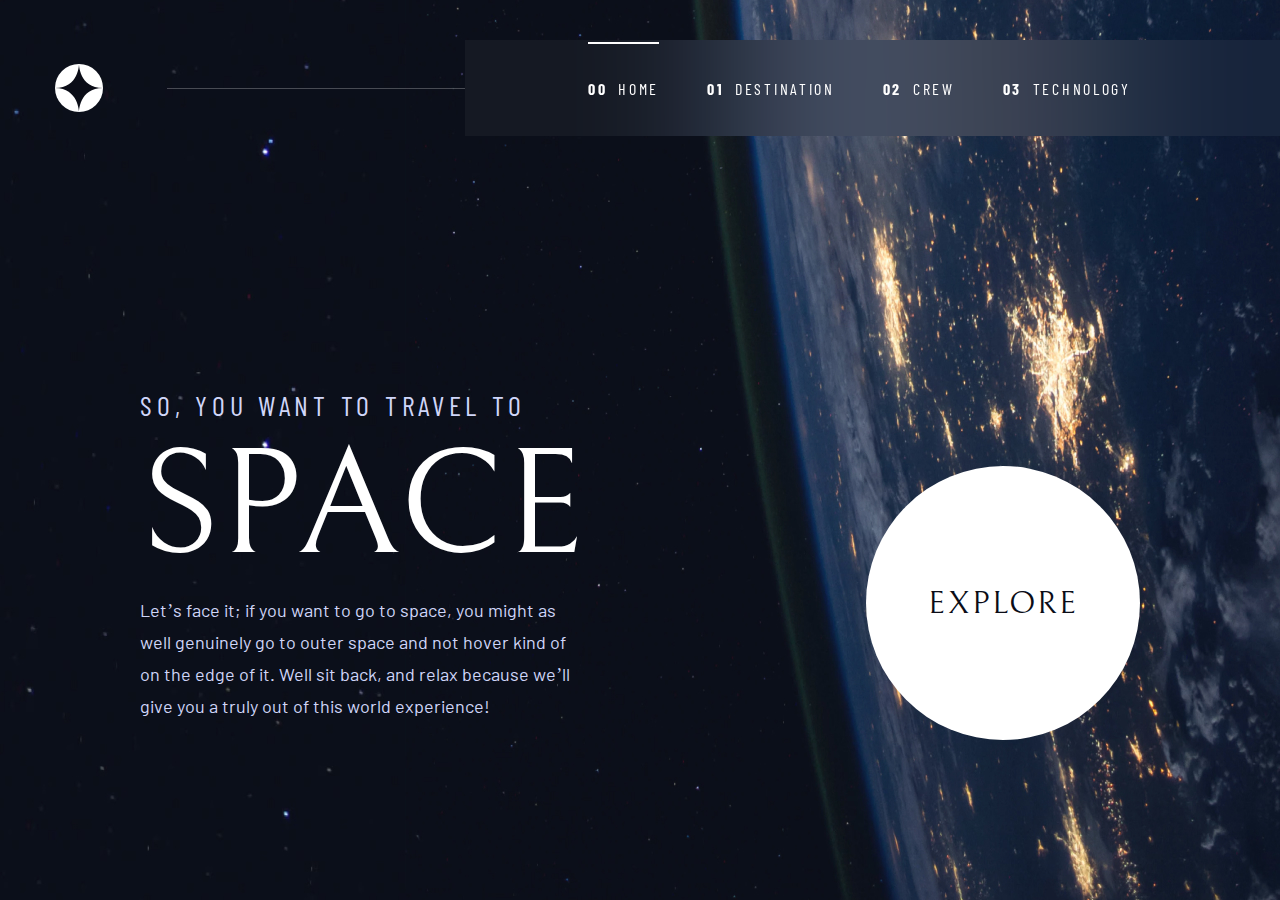
==== commit dba740af: "crew page, burger menu" ====
--- a/main.html
+++ b/main.html
@@ -230,8 +230,86 @@
             </section>
 
 
-           <section data-page="3" class="page">
-
+           <section data-page="3" class=" crew page ">
+                <div class="crew__body">
+                    <div class="title">
+                        <span>02</span> Meet your crew
+                    </div>
+                    <div class="crew__target hidden">
+                    <h4>
+                        Commander
+                    </h4>
+                    <h3>
+                        Douglas Hurley
+                    </h3>
+                    <div class="headers-typography__title">
+                        Douglas Gerald Hurley is an American engineer, former Marine Corps pilot and former NASA astronaut. He launched into space for the third time as commander of Crew Dragon Demo-2.
+                    </div>
+
+                    </div>
+
+                    <div class="crew__target hidden">
+                        <h4>
+                            Commander
+                        </h4>
+                        <h3>
+                            MARK SHUTTLEWORTH
+                        </h3>
+                        <div class="headers-typography__title">
+                            Mark Richard Shuttleworth is the founder and CEO of Canonical, the company behind the Linux-based Ubuntu operating system. Shuttleworth became the first South African to travel to space as a space tourist.
+                        </div>
+    
+                    </div>
+
+                    <div class="crew__target hidden">
+                        <h4>
+                            Commander
+                        </h4>
+                        <h3>
+                            Victor Glover
+                        </h3>
+                        <div class="headers-typography__title">
+                            Pilot on the first operational flight of the SpaceX Crew Dragon to the International Space Station. Glover is a commander in the U.S. Navy where he pilots an F/A-18.He was a crew member of Expedition 64, and served as a station systems flight engineer. 
+                        </div>
+    
+                    </div>
+
+                    <div class="crew__target">
+                        <h4>
+                            Commander
+                        </h4>
+                        <h3>
+                            Anousheh Ansari                        
+                        </h3>
+                        <div class="headers-typography__title">
+                            Anousheh Ansari is an Iranian American engineer and co-founder of Prodea Systems. Ansari was the fourth self-funded space tourist, the first self-funded woman to fly to the ISS, and the first Iranian in space. 
+                        </div>
+    
+                    </div>
+                    
+                
+                    <div class="interactive__sliders">
+                        <div class="interactive__slider interactive__slider_active">
+                           
+                        </div>
+                        <div class="interactive__slider">
+                            
+                        </div>
+                        <div class="interactive__slider">
+                            
+                        </div>
+
+                        <div class="interactive__slider">
+                            
+                        </div>
+                    </div>
+                </div>
+                <div class="crew__person">
+                    <img src="img/crew/douglas.png" alt="Douglas" class="crew__douglas hidden">
+                    <img src="img/crew/mark.png" alt="Douglas" class="crew__douglas hidden">
+                    <img src="img/crew/victor.png" alt="Douglas" class="crew__douglas hidden">
+                    <img src="img/crew/anousheh.png" alt="Douglas" class="crew__douglas ">
+                </div>
            </section>
 
              <section data-page="4" class="page">
--- a/css/style.css
+++ b/css/style.css
@@ -141,7 +141,7 @@
   margin-bottom: 48px;
 }
 
-.title > span {
+.title span {
   font-weight: 700;
   font-size: 28px;
   line-height: 34px;
--- a/css/main.css
+++ b/css/main.css
@@ -51,6 +51,7 @@
 .nav-interactive {
   width: 870px;
   margin-left: 20px;
+  z-index: 100000;
 }
 
 .nav-interactive__tabs {
@@ -124,7 +125,7 @@
             align-items: center;
     margin-top: 0;
     margin-left: 40px;
-    position: fixed;
+    position: absolute;
     width: 100%;
   }
   .home-header__decoration {
@@ -145,6 +146,7 @@
   .nav-interactive {
     width: 450px;
     margin-left: 20px;
+    z-index: 100000;
   }
   .nav-interactive__tabs {
     background: rgba(255, 255, 255, 0.04);
@@ -176,7 +178,8 @@
   .home-body {
     background: url("../img/homePage/Bitmap-fablet.jpg") center center/cover no-repeat fixed;
     width: 100%;
-    height: 100vh;
+    min-height: 100vh;
+    height: 100%;
     border-top: 1px solid transparent;
     display: -webkit-box;
     display: -webkit-flex;
@@ -203,14 +206,14 @@
   .home-body__text {
     max-width: 445px;
     padding: 0;
-    margin-top: 152px;
+    margin-top: 12vh;
     text-align: center;
   }
   .explore {
     margin-top: 0 20px;
     width: 242px;
     height: 242px;
-    margin-top: 106px;
+    margin-top: 10vh;
   }
   h5 {
     font-size: 20px;
@@ -232,6 +235,7 @@
   .headers-typography__title {
     font-family: 'Barlow';
     max-height: 125px;
+    text-align: center;
     font-weight: 300;
     font-size: 15px;
     font-size: 16px;
@@ -251,7 +255,7 @@
     height: 150px;
   }
   .home-body {
-    text-align: left;
+    text-align: center;
     display: block;
   }
   .home-body__text {
@@ -259,7 +263,7 @@
     padding: 0;
     margin-top: 112px;
     text-align: center;
-    margin: 100px 24px 0 24px;
+    margin: 100px auto 0 auto;
   }
   .home-body h1 {
     margin: 0;
@@ -279,7 +283,7 @@
     line-height: 25px;
   }
   .menu__icon {
-    z-index: 55;
+    z-index: 550000000000000;
     display: block;
     position: relative;
     width: 30px;
@@ -318,7 +322,7 @@
     width: 100%;
     height: 100vh;
     background-color: black;
-    z-index: 550;
+    z-index: 550000;
     margin: 0;
     -webkit-transform: translateX(100%);
         -ms-transform: translateX(100%);
@@ -348,6 +352,7 @@
           background-size: 100% 100%;
   min-height: 100vh;
   border-top: 1px solid transparent;
+  z-index: -100000000;
 }
 
 .destination .title {
@@ -372,6 +377,10 @@
 .destination__planet {
   width: 445px;
   height: 445px;
+  -webkit-border-radius: 50%;
+          border-radius: 50%;
+  -webkit-box-shadow: inset 0 0 10px rgba(255, 255, 255, 0.9);
+          box-shadow: inset 0 0 10px rgba(255, 255, 255, 0.9);
 }
 
 .destination__desc {
@@ -435,17 +444,13 @@
   margin-bottom: 14px;
 }
 
-.headers-typography__title {
-  text-align: left;
-  margin-bottom: 54px;
-}
-
 .interactive__tabs {
   margin-bottom: 37px;
   -webkit-column-gap: 35px;
      -moz-column-gap: 35px;
           column-gap: 35px;
   width: 290px;
+  z-index: 0;
 }
 
 .headers-typography__sub2 {
@@ -475,7 +480,6 @@
             align-items: center;
     margin-top: 0;
     margin-left: 40px;
-    position: fixed;
     width: 100%;
   }
   .home-header__decoration {
@@ -492,6 +496,7 @@
     letter-spacing: 3.375px;
   }
   .destination .title span {
+    z-index: -1;
     font-size: 20px;
     line-height: 24px;
   }
@@ -573,6 +578,10 @@
   .destination .title {
     margin: 11vh auto 4vh auto;
     text-align: center;
+    position: static;
+  }
+  .destination .title span {
+    z-index: -1000000;
   }
   .destination .headers-typography__title {
     width: 100%;
@@ -604,6 +613,170 @@
   }
 }
 
+.crew {
+  background: url("../img/crew/crew-bg.png") center center/cover no-repeat;
+  min-height: 100vh;
+  max-width: 100%;
+  border-top: 1px solid transparent;
+  display: -webkit-box;
+  display: -webkit-flex;
+  display: -ms-flexbox;
+  display: flex;
+  -webkit-column-gap: 6vw;
+     -moz-column-gap: 6vw;
+          column-gap: 6vw;
+  -webkit-justify-content: space-around;
+      -ms-flex-pack: distribute;
+          justify-content: space-around;
+  -webkit-box-align: center;
+  -webkit-align-items: center;
+      -ms-flex-align: center;
+          align-items: center;
+}
+
+.crew__body {
+  padding-left: 100px;
+  display: -webkit-box;
+  display: -webkit-flex;
+  display: -ms-flexbox;
+  display: flex;
+  -webkit-box-orient: vertical;
+  -webkit-box-direction: normal;
+  -webkit-flex-direction: column;
+      -ms-flex-direction: column;
+          flex-direction: column;
+  -webkit-box-align: left;
+  -webkit-align-items: left;
+      -ms-flex-align: left;
+          align-items: left;
+  -webkit-box-pack: end;
+  -webkit-justify-content: end;
+      -ms-flex-pack: end;
+          justify-content: end;
+  margin-top: 17.6vh;
+}
+
+.crew .title {
+  margin-bottom: 17.1vh;
+}
+
+.crew h4 {
+  margin-bottom: 1.71vh;
+  opacity: 0.5;
+}
+
+.crew h3 {
+  margin-bottom: 3.1vh;
+}
+
+.crew .headers-typography__title {
+  margin-bottom: 13.3vh;
+  max-width: 450px;
+}
+
+.crew .interactive__sliders {
+  -webkit-box-pack: start;
+  -webkit-justify-content: start;
+      -ms-flex-pack: start;
+          justify-content: start;
+}
+
+.crew__person {
+  -webkit-align-self: flex-end;
+      -ms-flex-item-align: end;
+          align-self: flex-end;
+  padding-right: 50px;
+}
+
+.crew__douglas {
+  width: 100%;
+  height: auto;
+}
+
+@media (max-width: 820px) {
+  .crew {
+    -webkit-box-orient: vertical;
+    -webkit-box-direction: normal;
+    -webkit-flex-direction: column;
+        -ms-flex-direction: column;
+            flex-direction: column;
+    -webkit-box-pack: end;
+    -webkit-justify-content: end;
+        -ms-flex-pack: end;
+            justify-content: end;
+    -webkit-box-align: space-between;
+    -webkit-align-items: space-between;
+        -ms-flex-align: space-between;
+            align-items: space-between;
+    row-gap: 5vh;
+    width: 100%;
+  }
+  .crew h4 {
+    margin-top: 21.4vh;
+    font-size: 24px;
+    line-height: 28px;
+    margin-bottom: 0.7vh;
+  }
+  .crew h3 {
+    font-size: 40px;
+    line-height: 46px;
+    margin-bottom: 1.4vh;
+  }
+  .crew__body {
+    margin: 0 auto 0 auto;
+    text-align: center;
+    padding-left: 0;
+  }
+  .crew .title {
+    position: absolute;
+    top: 13.2%;
+    left: 3.1%;
+    -webkit-align-self: flex-start;
+        -ms-flex-item-align: start;
+            align-self: flex-start;
+    font-size: 20px;
+    line-height: 24px;
+    letter-spacing: 3.375px;
+    text-transform: uppercase;
+  }
+  .crew .title span {
+    font-size: 20px;
+    line-height: 24px;
+  }
+  .crew .headers-typography__title {
+    margin-bottom: 3.9vh;
+    max-width: 460px;
+    font-size: 16px;
+    line-height: 28px;
+  }
+  .crew__person {
+    text-align: center;
+    width: 100%;
+    height: 50vh;
+    padding-right: 0px;
+  }
+  .crew__douglas {
+    width: 60%;
+    height: 50vh;
+  }
+  .crew .interactive__sliders {
+    width: 100%;
+    -webkit-box-pack: center;
+    -webkit-justify-content: center;
+        -ms-flex-pack: center;
+            justify-content: center;
+  }
+}
+
+@media (max-width: 492px) {
+  .crew__person {
+    height: 35vh;
+  }
+  .crew__douglas {
+    height: 35vh;
+  }
+}
+
 .hidden {
   display: none;
 }
@@ -611,3 +784,28 @@
 .show {
   display: block;
 }
+
+.look {
+  -webkit-transform: translateX(0);
+      -ms-transform: translateX(0);
+          transform: translateX(0);
+  z-index: 1000;
+}
+
+.close span {
+  display: none;
+}
+
+.close:before {
+  -webkit-transform: rotate(30deg);
+      -ms-transform: rotate(30deg);
+          transform: rotate(30deg);
+  top: 50%;
+}
+
+.close:after {
+  -webkit-transform: rotate(-30deg);
+      -ms-transform: rotate(-30deg);
+          transform: rotate(-30deg);
+  bottom: 42%;
+}
